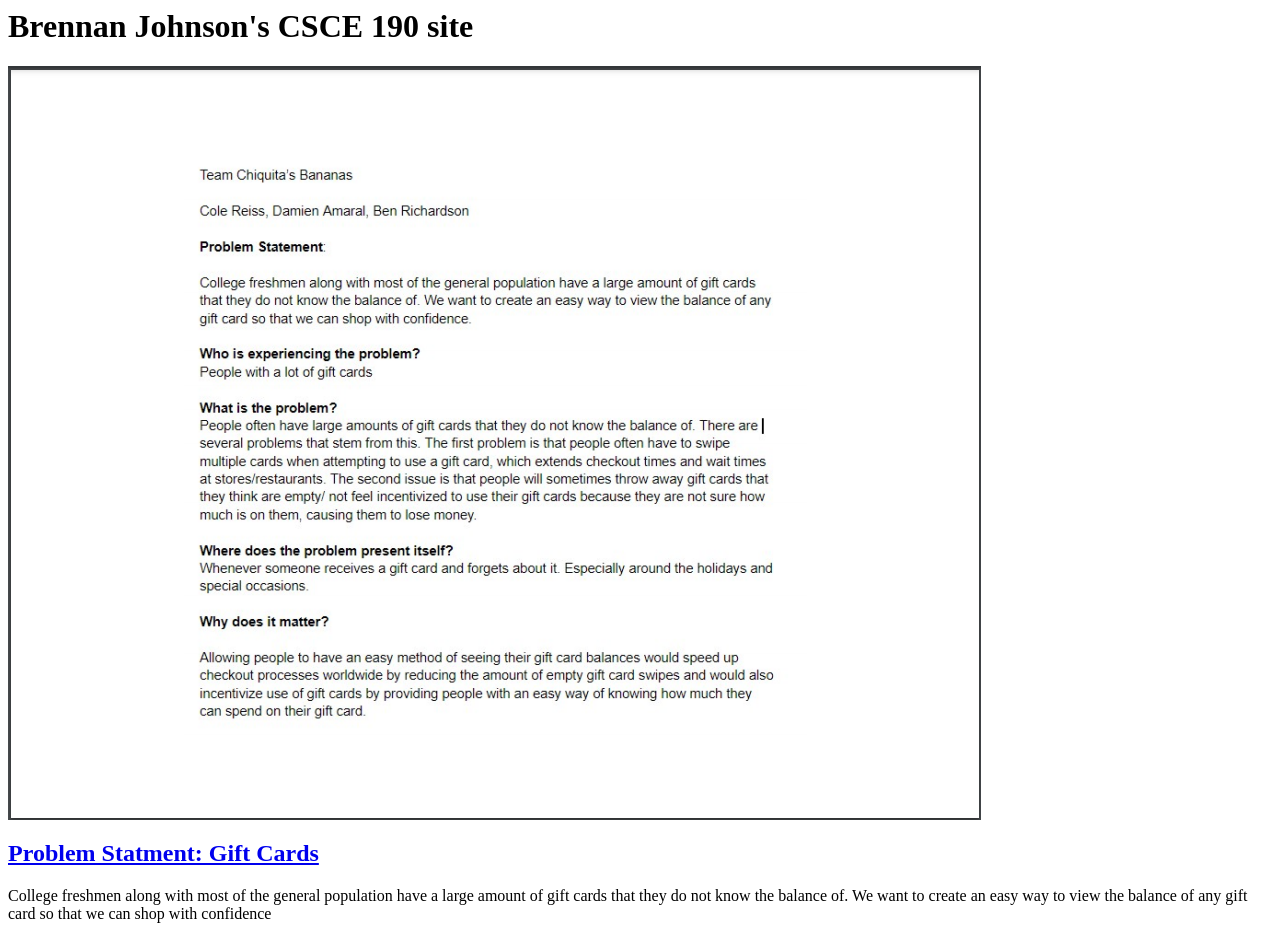
==== index.html @ 885fe9b3 "Add files via upload" ====
<DOCTYPE html>
<html>
    <head>
        <title>CSCE 190: Brennan Johnson</title>
    </head>
    <body>
        <h1>Brennan Johnson's CSCE 190 site</h1>
        <section class="assignment">
            <a href="files/pdfofproblemstatement (1).pdf"><img src="images/problemstatment.PNG"></a>
            <section class="ass-details">
                <a href="files/pdfofproblemstatement (1).pdf"><h2>Problem Statment: Gift Cards</h2></a>
                <p>
                    College freshmen along with most of the general population have a large amount of gift cards that they do not know the balance of. We want to create an easy way to view the balance of any gift card so that we can shop with confidence
                </p>
            </section>
        </section>
    </body>
</html>
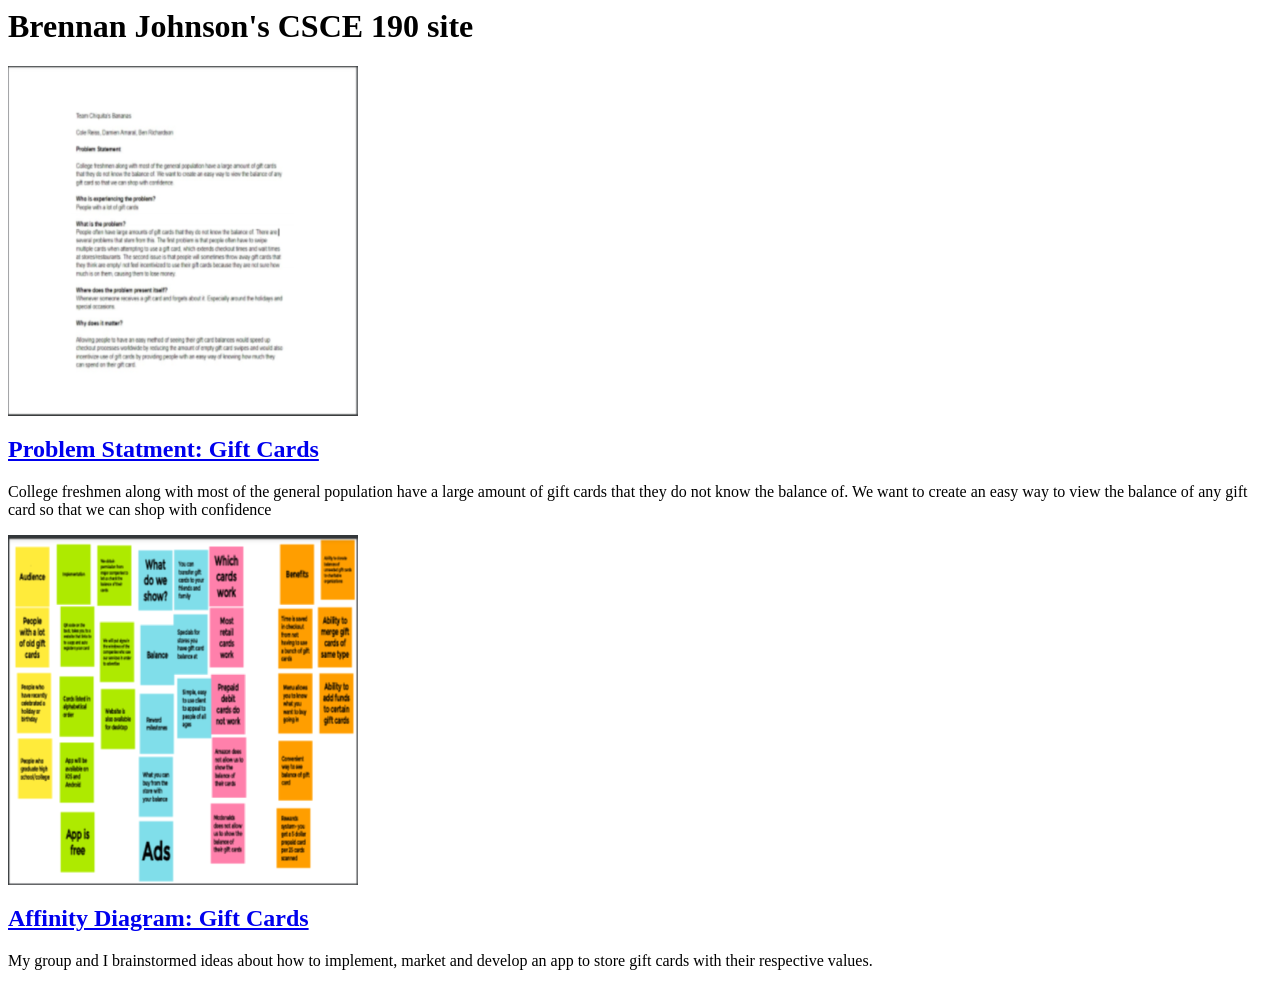
==== commit 1b62643d: "Add files via upload" ====
--- a/index.html
+++ b/index.html
@@ -5,6 +5,7 @@
     </head>
     <body>
         <h1>Brennan Johnson's CSCE 190 site</h1>
+        <!-- Problem statement Assignment-->
         <section class="assignment">
             <a href="files/pdfofproblemstatement (1).pdf"><img src="images/problemstatment.PNG"></a>
             <section class="ass-details">
@@ -14,5 +15,16 @@
                 </p>
             </section>
         </section>
+
+        <!-- Affinity Diagram Assignment-->
+        <section class="assignment">
+            <a href="files/affinityDiagram.pdf"><img src="images/affinityDiagram.PNG"></a>
+            <section class="ass-details">
+                <a href="files/affinityDiagram.pdf"><h2>Affinity Diagram: Gift Cards</h2></a>
+                <p>
+                    My group and I brainstormed ideas about how to implement, market and develop an app to store gift cards with their respective values.
+                </p>
+            </section>
+        </section>
     </body>
 </html>
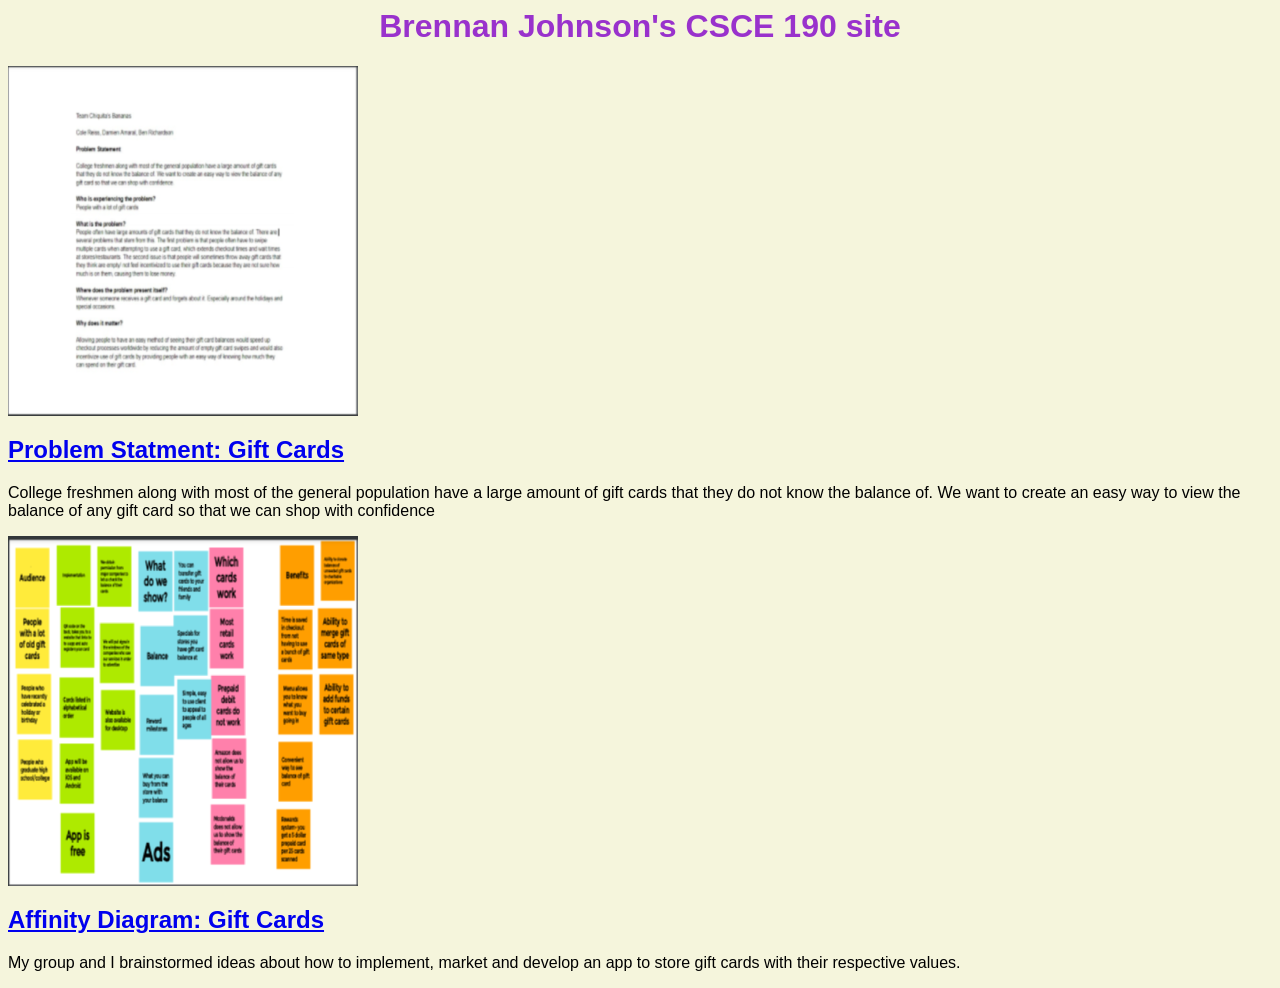
==== commit d0c6f7c9: "Add files via upload" ====
--- a/index.html
+++ b/index.html
@@ -2,6 +2,7 @@
 <html>
     <head>
         <title>CSCE 190: Brennan Johnson</title>
+        <link rel="stylesheet" href="styles.css">
     </head>
     <body>
         <h1>Brennan Johnson's CSCE 190 site</h1>
--- a/styles.css
+++ b/styles.css
@@ -0,0 +1,8 @@
+body{
+    background: beige;
+    font-family: Arial, Helvetica, sans-serif;
+}
+h1{
+    color: darkorchid;
+    text-align: center;
+}
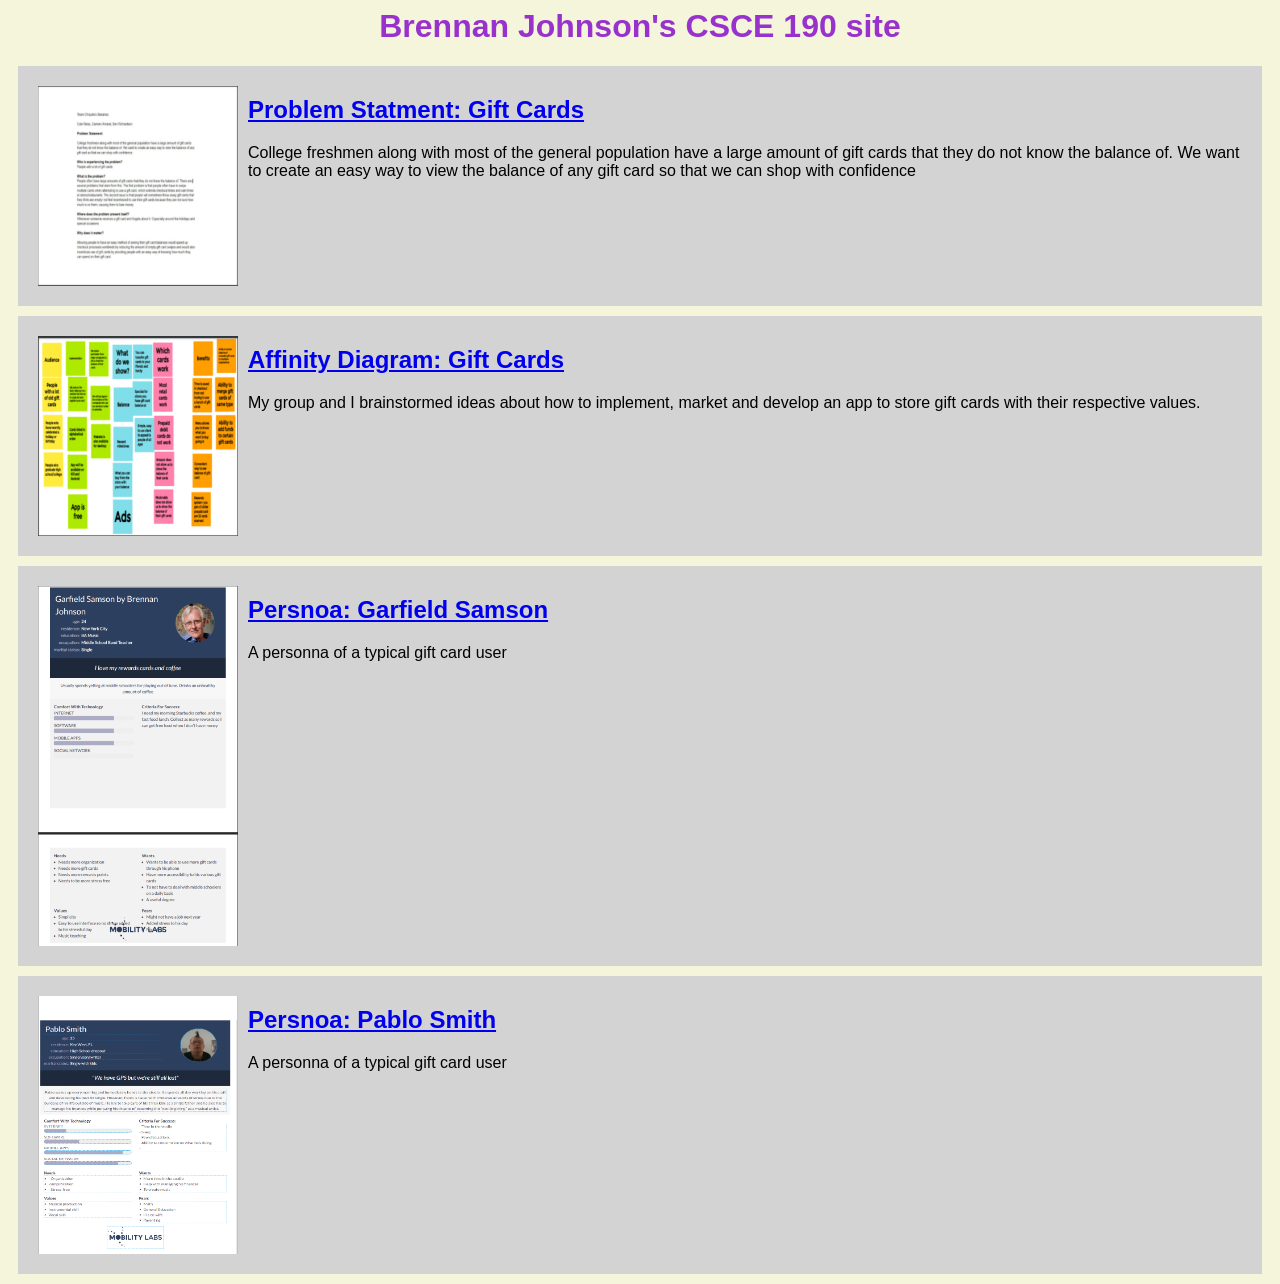
==== commit 3ff4fabc: "Add files via upload" ====
--- a/index.html
+++ b/index.html
@@ -27,5 +27,26 @@
                 </p>
             </section>
         </section>
+
+        <!-- Personna Assignment-->
+        <section class="assignment">
+            <a href="files/Personas.pdf"><img src="images/PersonaOne.png"></a>
+            <section class="ass-details">
+                <a href="files/Personas.pdf"><h2>Persnoa: Garfield Samson </h2></a>
+                <p>
+                    A personna of a typical gift card user
+                </p>
+            </section>
+        </section>
+
+        <section class="assignment">
+            <a href="files/Personas.pdf"><img src="images/PersonaTwo.png"></a>
+            <section class="ass-details">
+                    <a href="files/Personas.pdf"><h2>Persnoa: Pablo Smith </h2></a>
+                    <p>
+                        A personna of a typical gift card user
+                    </p>
+            </section>
+        </section>
     </body>
 </html>
--- a/styles.css
+++ b/styles.css
@@ -1,6 +1,16 @@
 body{
     background: beige;
     font-family: Arial, Helvetica, sans-serif;
+}
+.assignment {
+    display: flex;
+    padding: 10px;
+    margin: 10px;
+    background: lightgray;
+}
+.assignment img{
+    width: 200px;
+    padding: 10px;
 }
 h1{
     color: darkorchid;
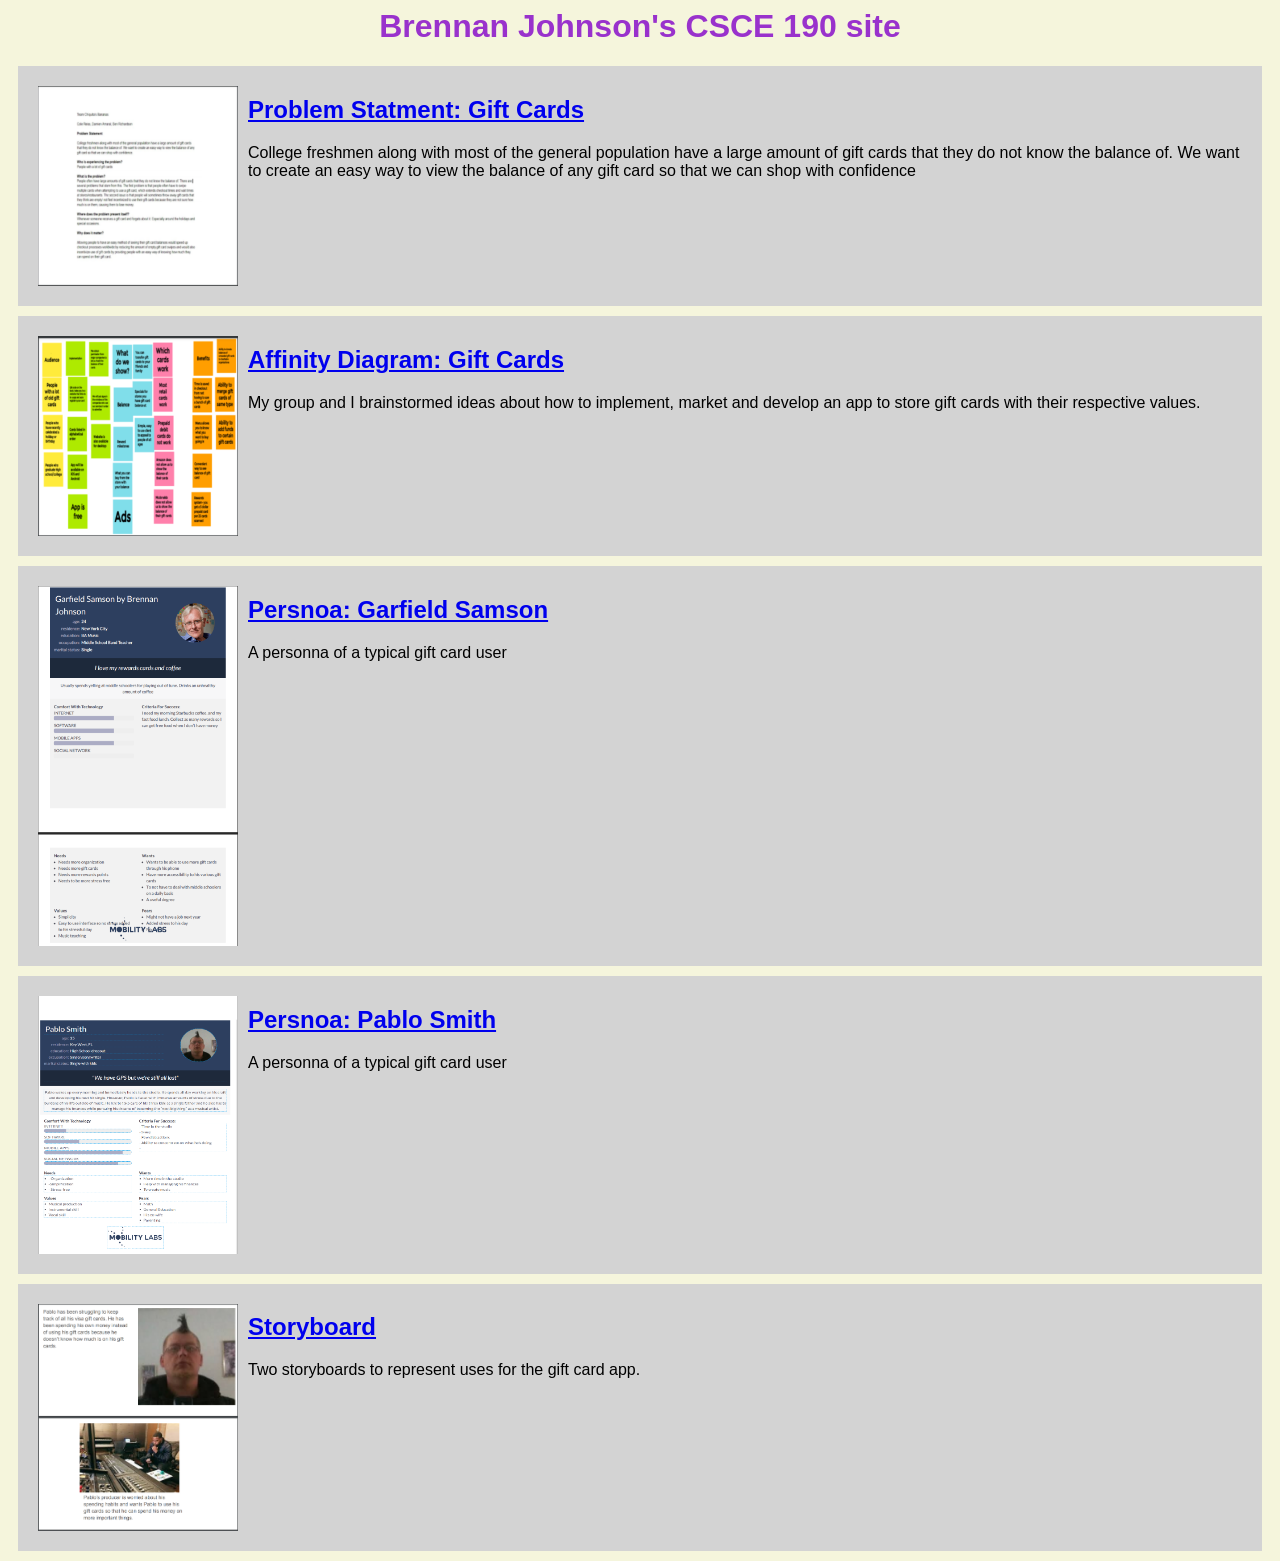
==== commit 7c85d4fa: "Add files via upload" ====
--- a/index.html
+++ b/index.html
@@ -48,5 +48,16 @@
                     </p>
             </section>
         </section>
+
+         <!-- Storyboard Assignment-->
+         <section class="assignment">
+            <a href="files/storyboard.pdf"><img src="images/storyboardPicture.png"></a>
+            <section class="ass-details">
+                <a href="files/storyboard.pdf"><h2>Storyboard</h2></a>
+                <p>
+                    Two storyboards to represent uses for the gift card app.
+                </p>
+            </section>
+        </section>
     </body>
 </html>
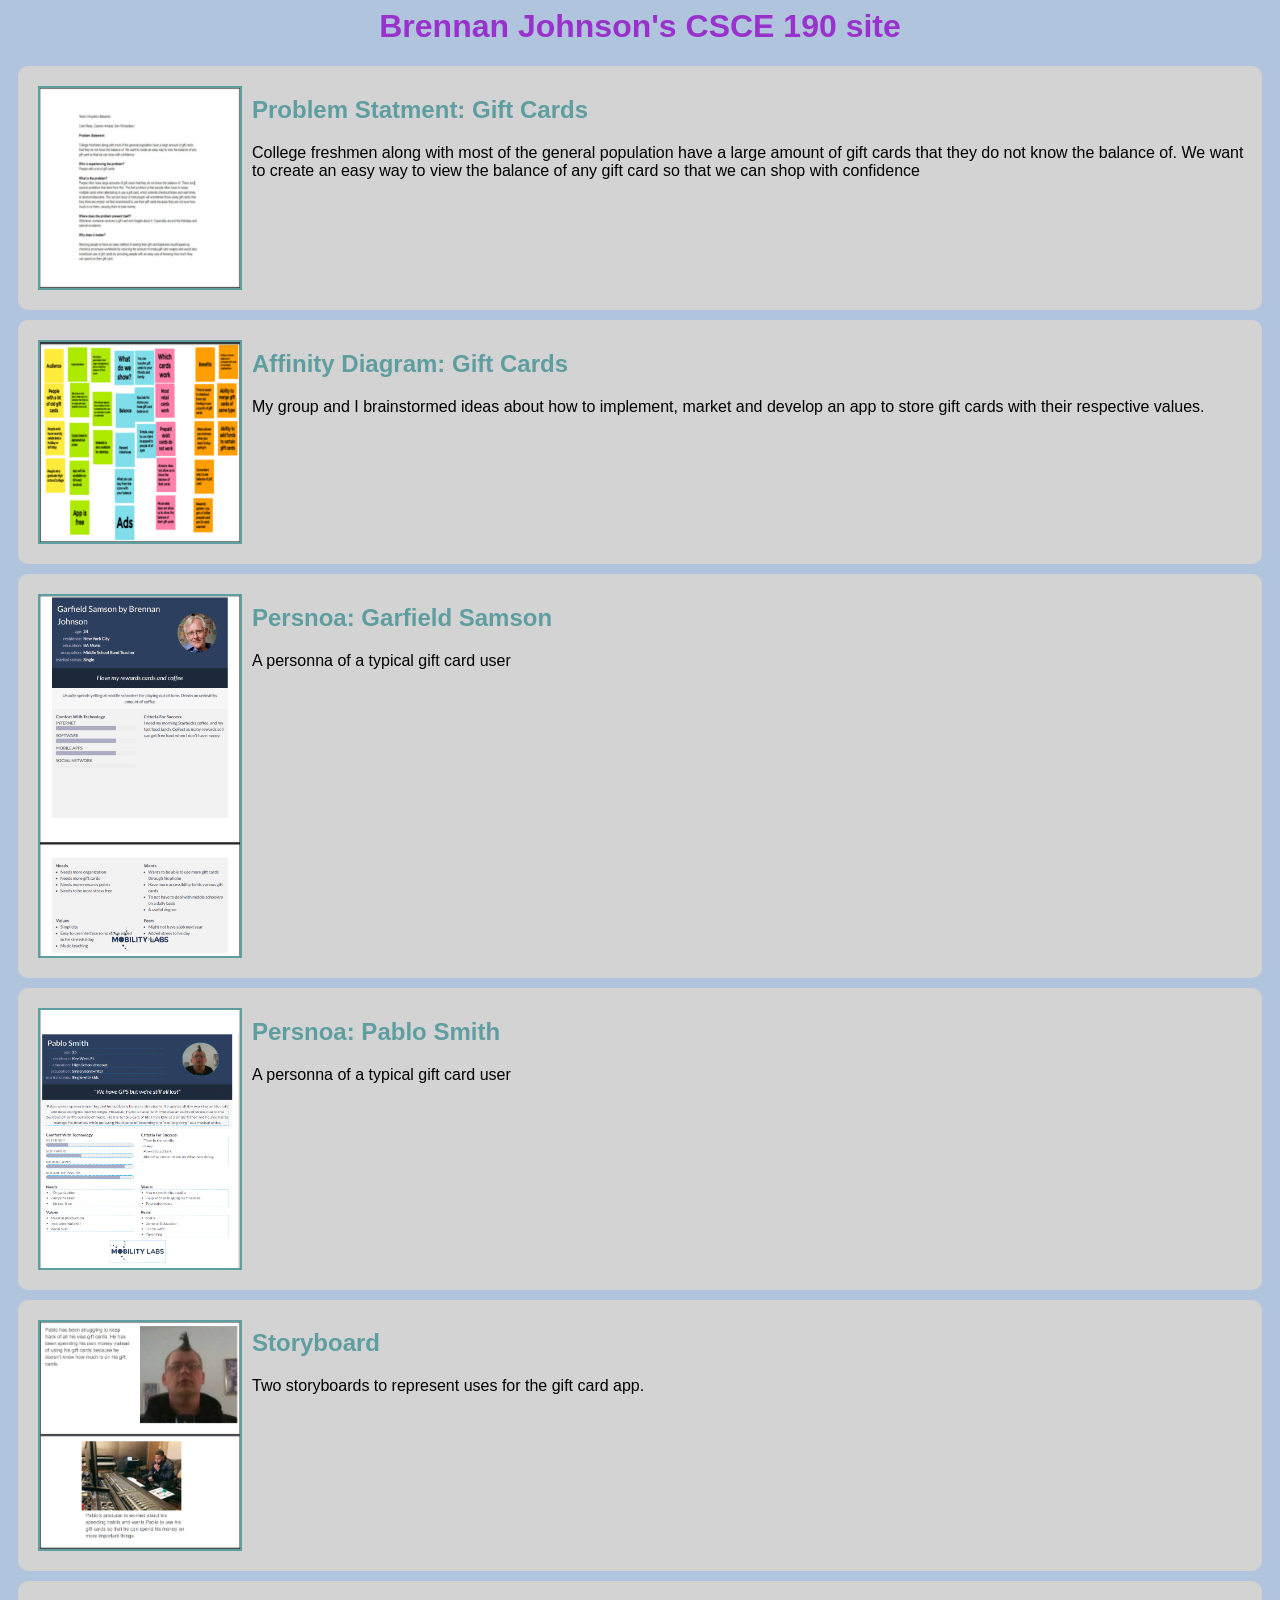
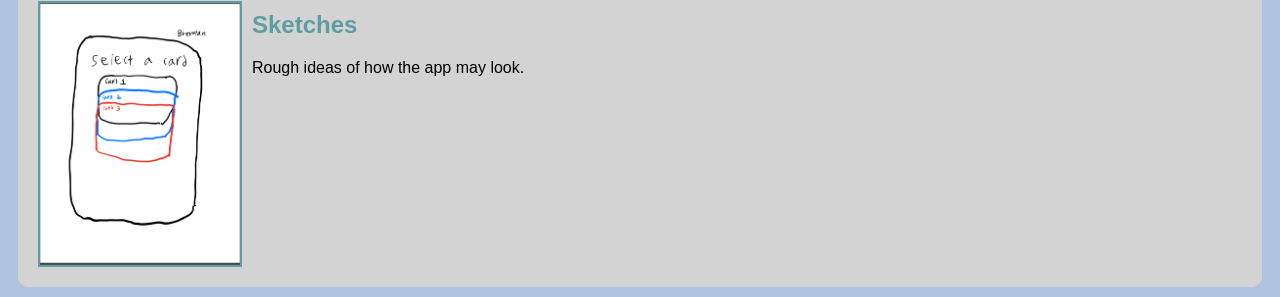
==== commit 13c84998: "Add files via upload" ====
--- a/index.html
+++ b/index.html
@@ -59,5 +59,16 @@
                 </p>
             </section>
         </section>
+
+        <!-- Skecthes Assignment-->
+        <section class="assignment">
+            <a href="files/Skectches.pdf"><img src="images/Sketches.png"></a>
+            <section class="ass-details">
+                <a href="files/Skectches.pdf"><h2>Sketches</h2></a>
+                <p>
+                    Rough ideas of how the app may look.
+                </p>
+            </section>
+        </section>
     </body>
 </html>
--- a/styles.css
+++ b/styles.css
@@ -1,5 +1,5 @@
 body{
-    background: beige;
+    background: lightsteelblue;
     font-family: Arial, Helvetica, sans-serif;
 }
 .assignment {
@@ -7,12 +7,19 @@
     padding: 10px;
     margin: 10px;
     background: lightgray;
+    border-radius: 10px;
 }
 .assignment img{
     width: 200px;
-    padding: 10px;
+    margin: 10px;
+    border: 2px solid  cadetblue;
 }
 h1{
     color: darkorchid;
     text-align: center;
+}
+
+a{
+    text-decoration: none;
+    color: cadetblue;
 }
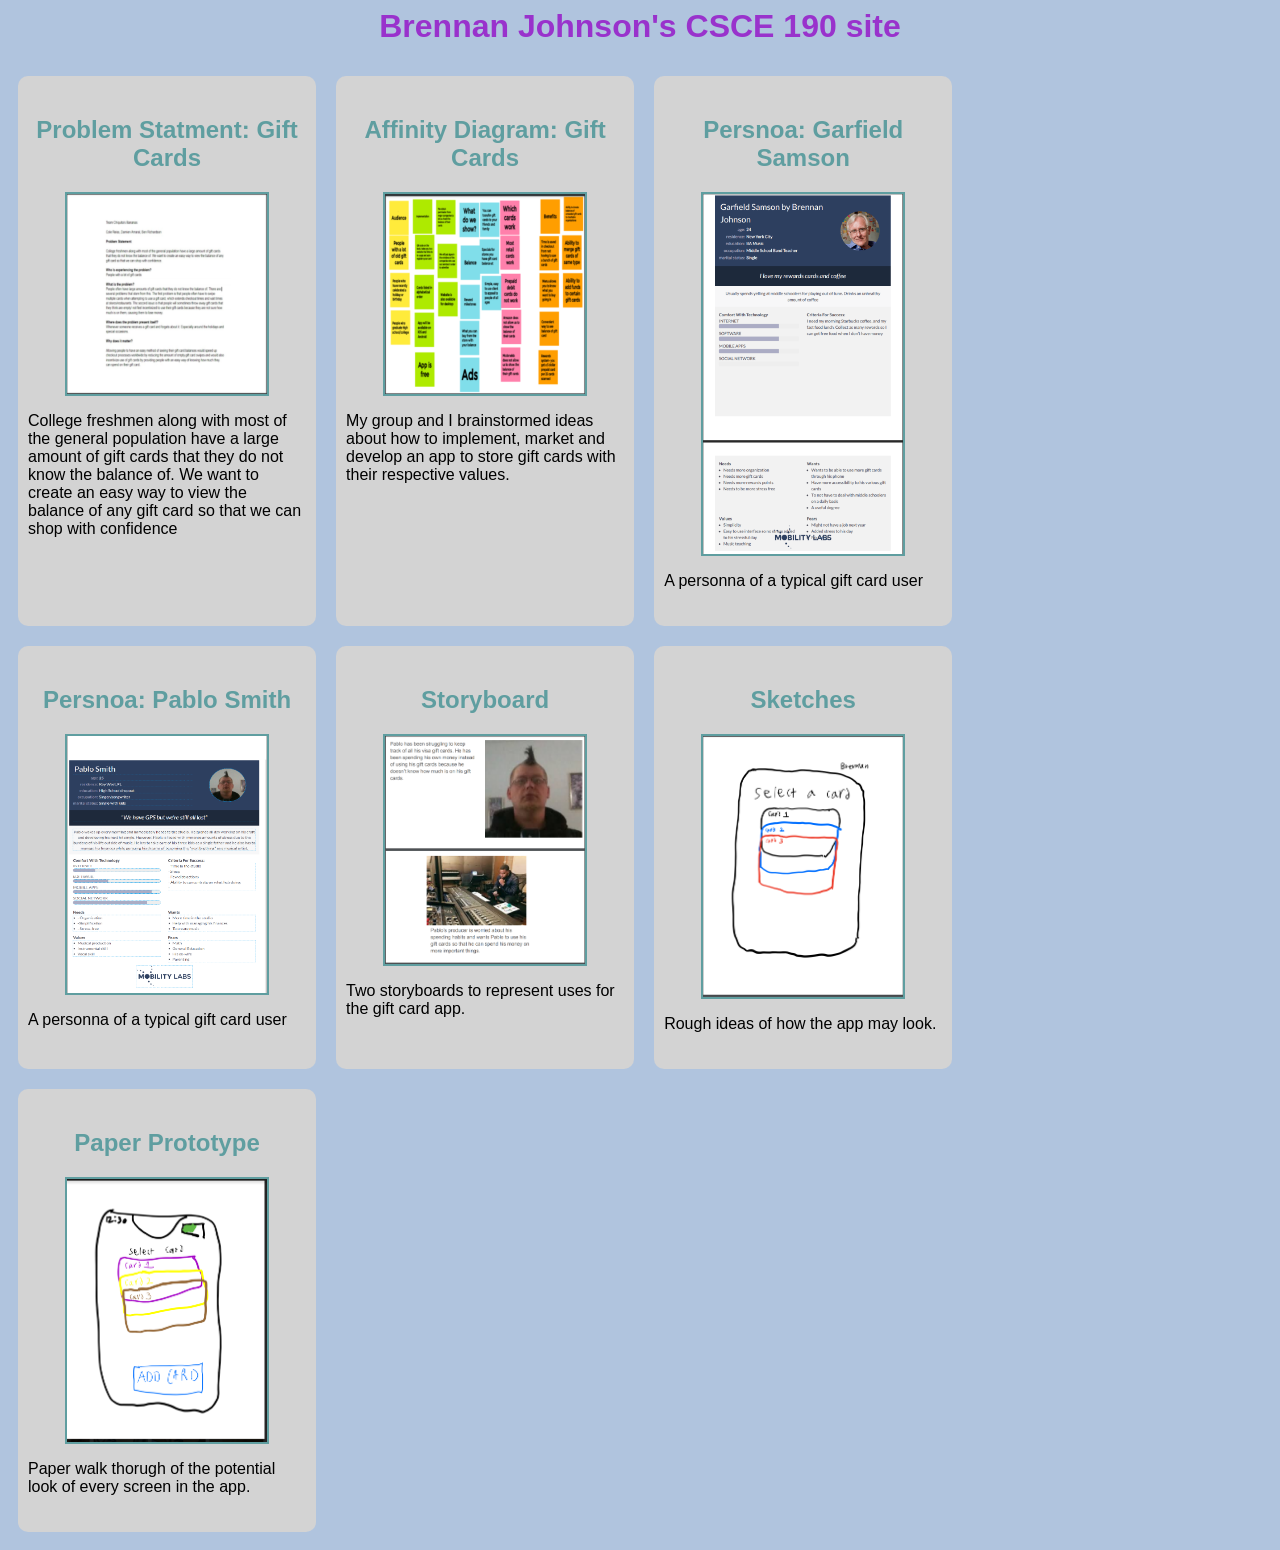
==== commit 21e2830d: "Add files via upload" ====
--- a/index.html
+++ b/index.html
@@ -6,69 +6,89 @@
     </head>
     <body>
         <h1>Brennan Johnson's CSCE 190 site</h1>
-        <!-- Problem statement Assignment-->
-        <section class="assignment">
-            <a href="files/pdfofproblemstatement (1).pdf"><img src="images/problemstatment.PNG"></a>
-            <section class="ass-details">
+        <div class="assignments">
+            <!-- Problem statement A
+                ssignment-->
+            <section class="assignment">
                 <a href="files/pdfofproblemstatement (1).pdf"><h2>Problem Statment: Gift Cards</h2></a>
+                <a href="files/pdfofproblemstatement (1).pdf"><img src="images/problemstatment.PNG"></a>
+                
+                
                 <p>
                     College freshmen along with most of the general population have a large amount of gift cards that they do not know the balance of. We want to create an easy way to view the balance of any gift card so that we can shop with confidence
                 </p>
+                
             </section>
-        </section>
 
-        <!-- Affinity Diagram Assignment-->
-        <section class="assignment">
-            <a href="files/affinityDiagram.pdf"><img src="images/affinityDiagram.PNG"></a>
-            <section class="ass-details">
+            <!-- Affinity Diagram Assignment-->
+            <section class="assignment">
                 <a href="files/affinityDiagram.pdf"><h2>Affinity Diagram: Gift Cards</h2></a>
+                <a href="files/affinityDiagram.pdf"><img src="images/affinityDiagram.PNG"></a>
+                
                 <p>
                     My group and I brainstormed ideas about how to implement, market and develop an app to store gift cards with their respective values.
                 </p>
+                
             </section>
-        </section>
 
-        <!-- Personna Assignment-->
-        <section class="assignment">
-            <a href="files/Personas.pdf"><img src="images/PersonaOne.png"></a>
-            <section class="ass-details">
+            <!-- Personna Assignment-->
+            <section class="assignment">
                 <a href="files/Personas.pdf"><h2>Persnoa: Garfield Samson </h2></a>
+                <a href="files/Personas.pdf"><img src="images/PersonaOne.png"></a>
+                
+                    
                 <p>
                     A personna of a typical gift card user
                 </p>
+                
             </section>
-        </section>
 
-        <section class="assignment">
-            <a href="files/Personas.pdf"><img src="images/PersonaTwo.png"></a>
-            <section class="ass-details">
-                    <a href="files/Personas.pdf"><h2>Persnoa: Pablo Smith </h2></a>
-                    <p>
-                        A personna of a typical gift card user
-                    </p>
+            <section class="assignment">
+                <a href="files/Personas.pdf"><h2>Persnoa: Pablo Smith </h2></a>
+                <a href="files/Personas.pdf"><img src="images/PersonaTwo.png"></a>
+                
+                        
+                <p>
+                    A personna of a typical gift card user
+                </p>
+                
             </section>
-        </section>
 
-         <!-- Storyboard Assignment-->
-         <section class="assignment">
-            <a href="files/storyboard.pdf"><img src="images/storyboardPicture.png"></a>
-            <section class="ass-details">
+            <!-- Storyboard Assignment-->
+            <section class="assignment">
                 <a href="files/storyboard.pdf"><h2>Storyboard</h2></a>
+                <a href="files/storyboard.pdf"><img src="images/storyboardPicture.png"></a>
+               
+                    
                 <p>
                     Two storyboards to represent uses for the gift card app.
                 </p>
+                
             </section>
-        </section>
 
-        <!-- Skecthes Assignment-->
-        <section class="assignment">
-            <a href="files/Skectches.pdf"><img src="images/Sketches.png"></a>
-            <section class="ass-details">
+            <!-- Skecthes Assignment-->
+            <section class="assignment">
                 <a href="files/Skectches.pdf"><h2>Sketches</h2></a>
+                <a href="files/Skectches.pdf"><img src="images/Sketches.png"></a>
+                
+                   
                 <p>
                     Rough ideas of how the app may look.
                 </p>
+              
             </section>
-        </section>
+
+            <!-- Paper Protype Assignment-->
+            <section class="assignment">
+                <a href="https://www.youtube.com/watch?v=0M6-dFrEJMo"><h2>Paper Prototype</h2></a>
+                <a href="https://www.youtube.com/watch?v=0M6-dFrEJMo"><img src="images/prototype-image.png"></a>
+                
+                
+                <p>
+                    Paper walk thorugh of the potential look of every screen in the app.
+                 </p>
+                
+            </section>
+        </div>
     </body>
 </html>
--- a/styles.css
+++ b/styles.css
@@ -2,20 +2,30 @@
     background: lightsteelblue;
     font-family: Arial, Helvetica, sans-serif;
 }
+.assignments{
+    display: flex;
+    flex-wrap: wrap;
+}
 .assignment {
-    display: flex;
+    width: 22%;
     padding: 10px;
     margin: 10px;
     background: lightgray;
     border-radius: 10px;
+    padding: 20px 10;
 }
 .assignment img{
     width: 200px;
     margin: 10px;
     border: 2px solid  cadetblue;
+    display: block;
+    margin: auto;
 }
 h1{
     color: darkorchid;
+    text-align: center;
+}
+h2{
     text-align: center;
 }
 
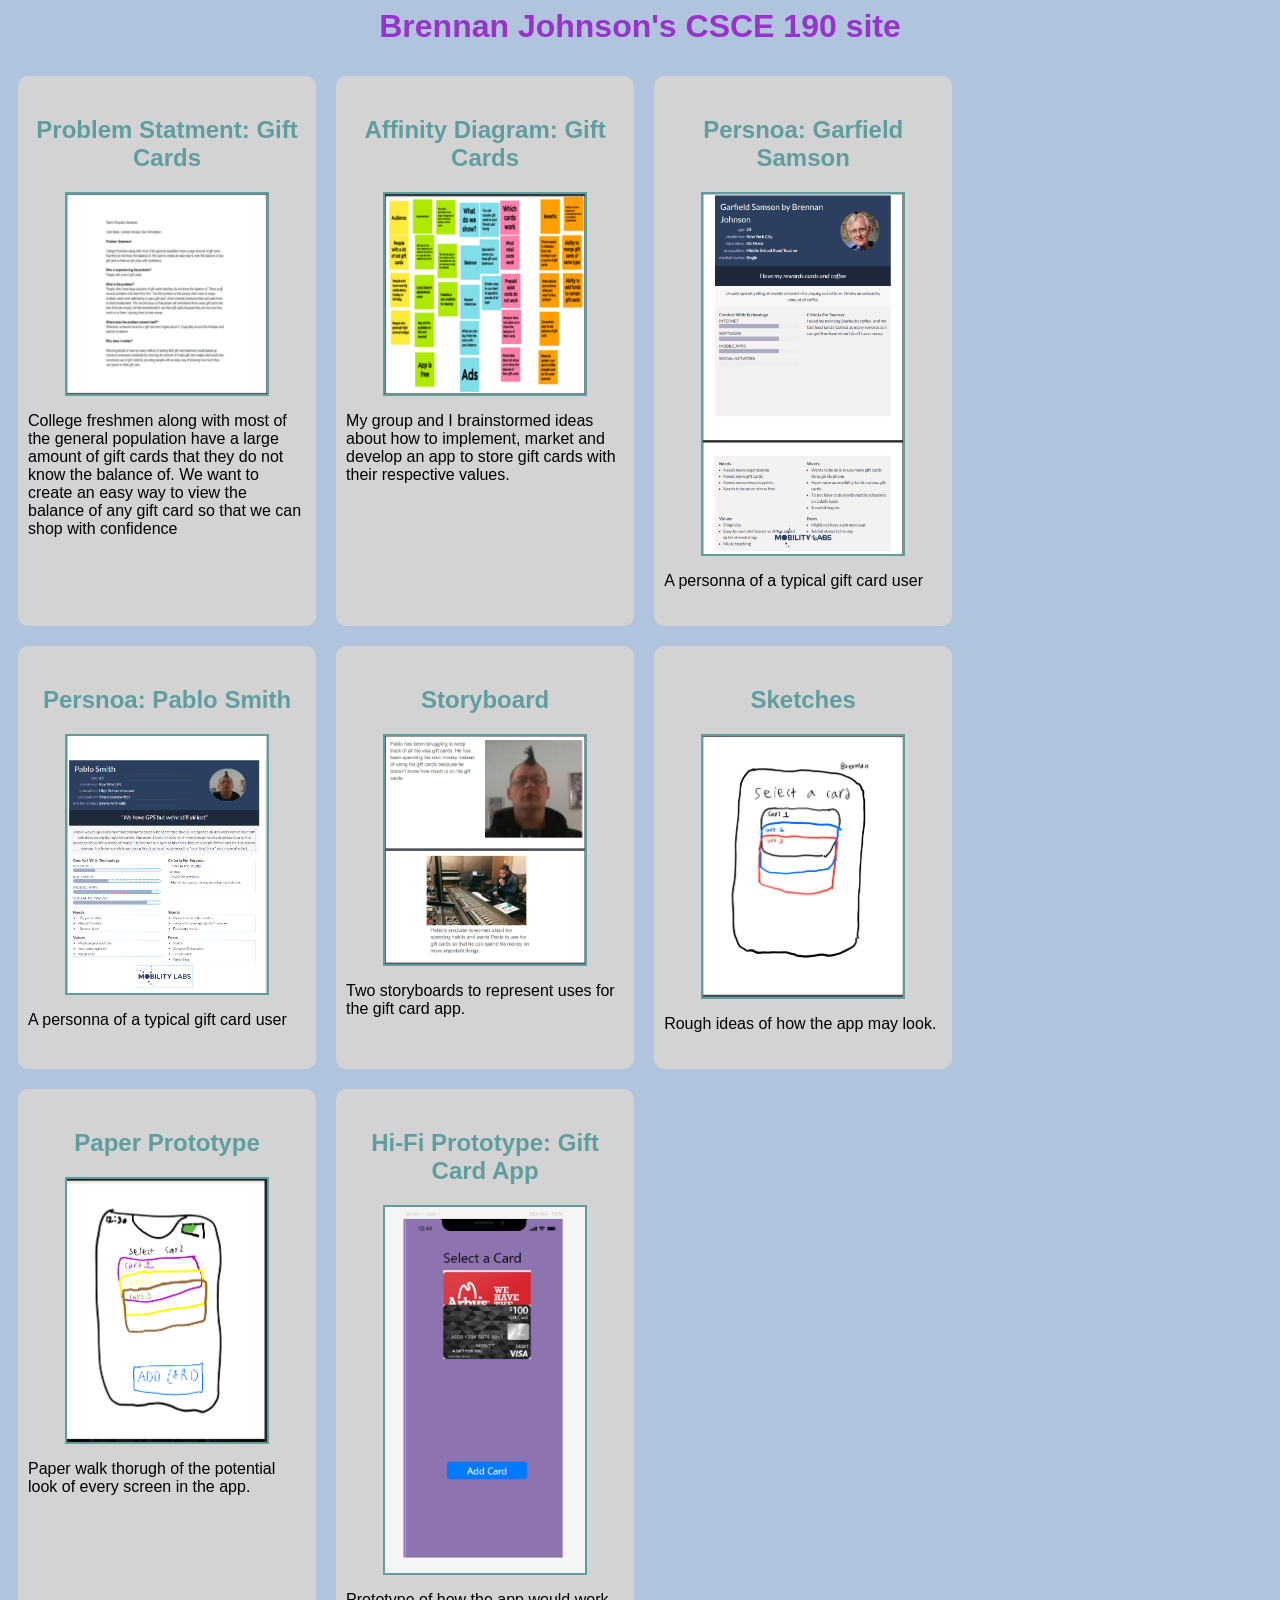
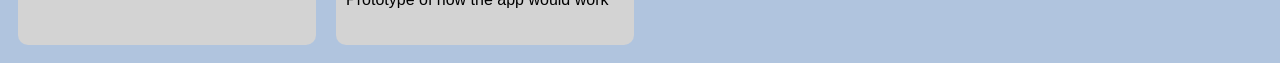
==== commit ff38c6d3: "Add files via upload" ====
--- a/index.html
+++ b/index.html
@@ -89,6 +89,19 @@
                  </p>
                 
             </section>
+
+            
+            <!-- Hi-fi Protype Assignment-->
+            <section class="assignment">
+                <a href="files/hi-fi-prototype/src/index.html"><h2>Hi-Fi Prototype: Gift Card App</h2></a>
+                <a href="files/hi-fi-prototype/src/index.html"><img src="images/hi-fi-image.png"></a>
+                
+                
+                <p>
+                    Prototype of how the app would work
+                 </p>
+                
+            </section>
         </div>
     </body>
 </html>
